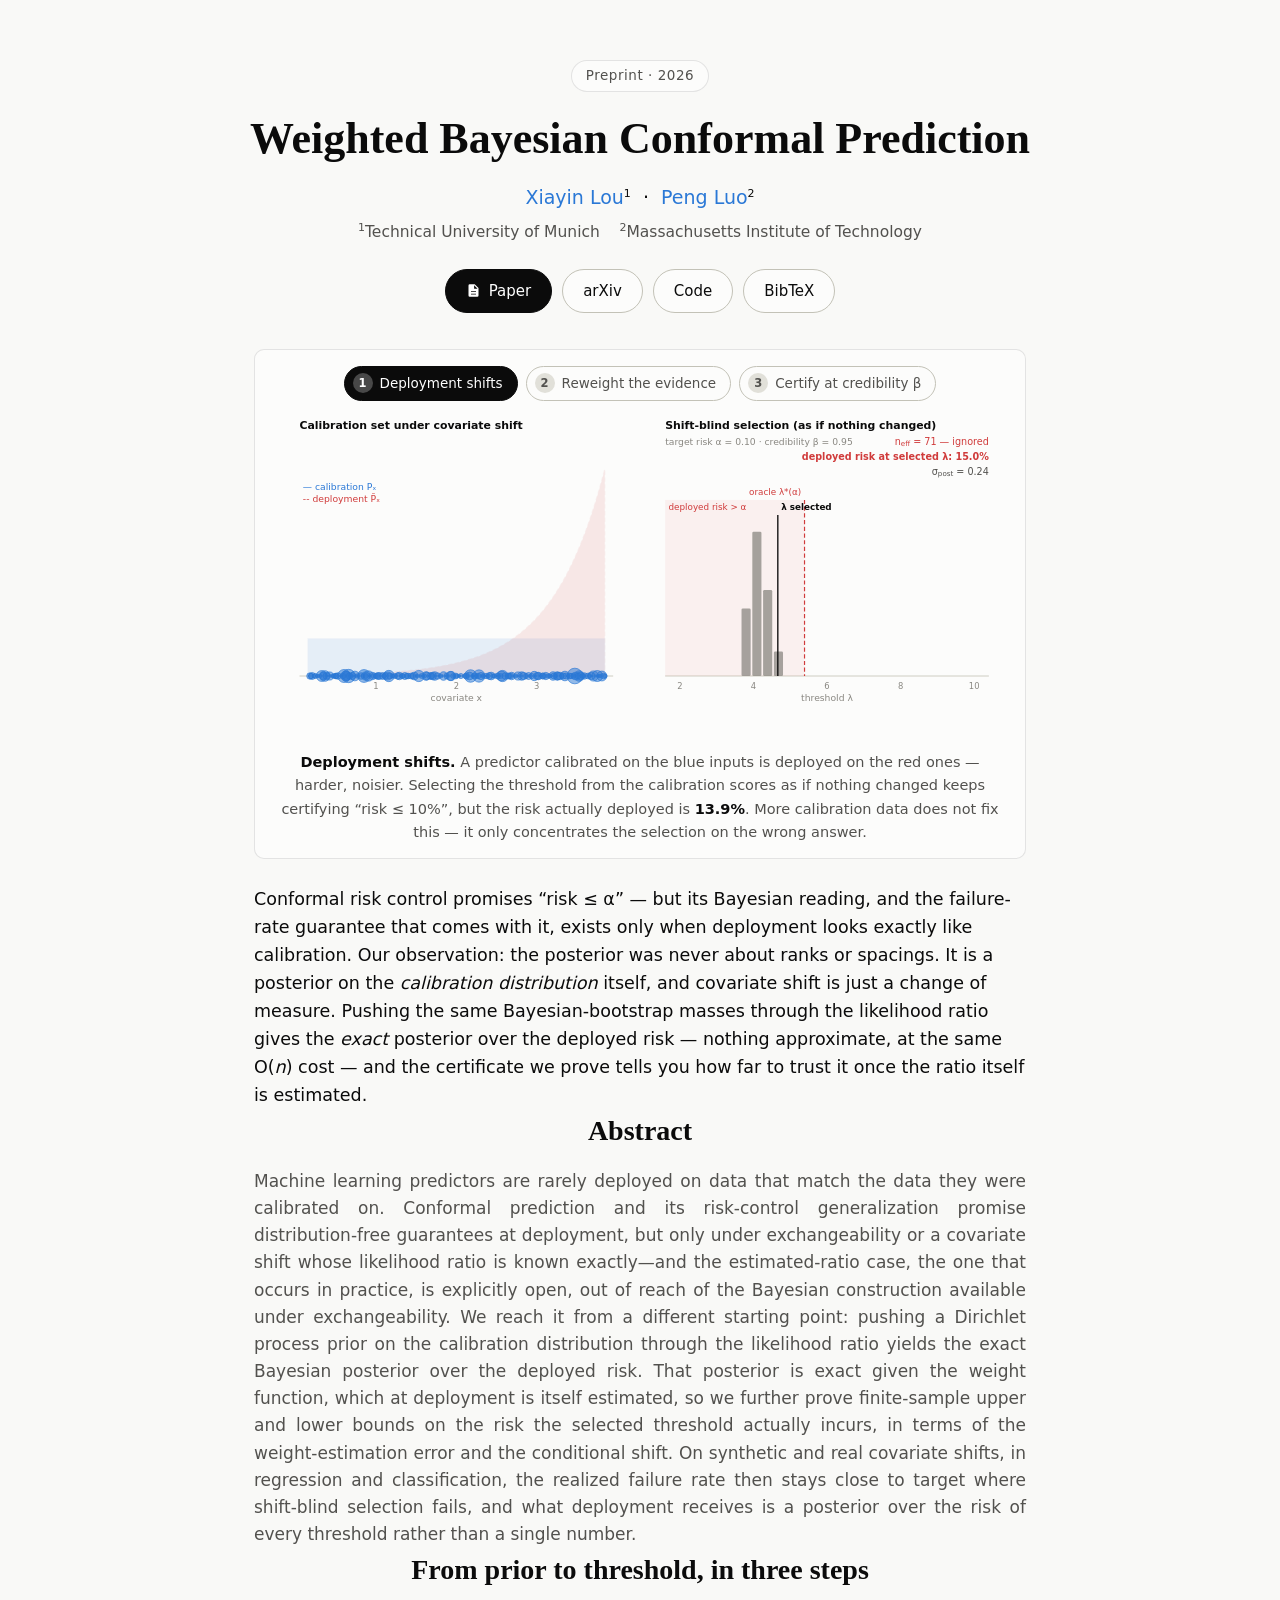
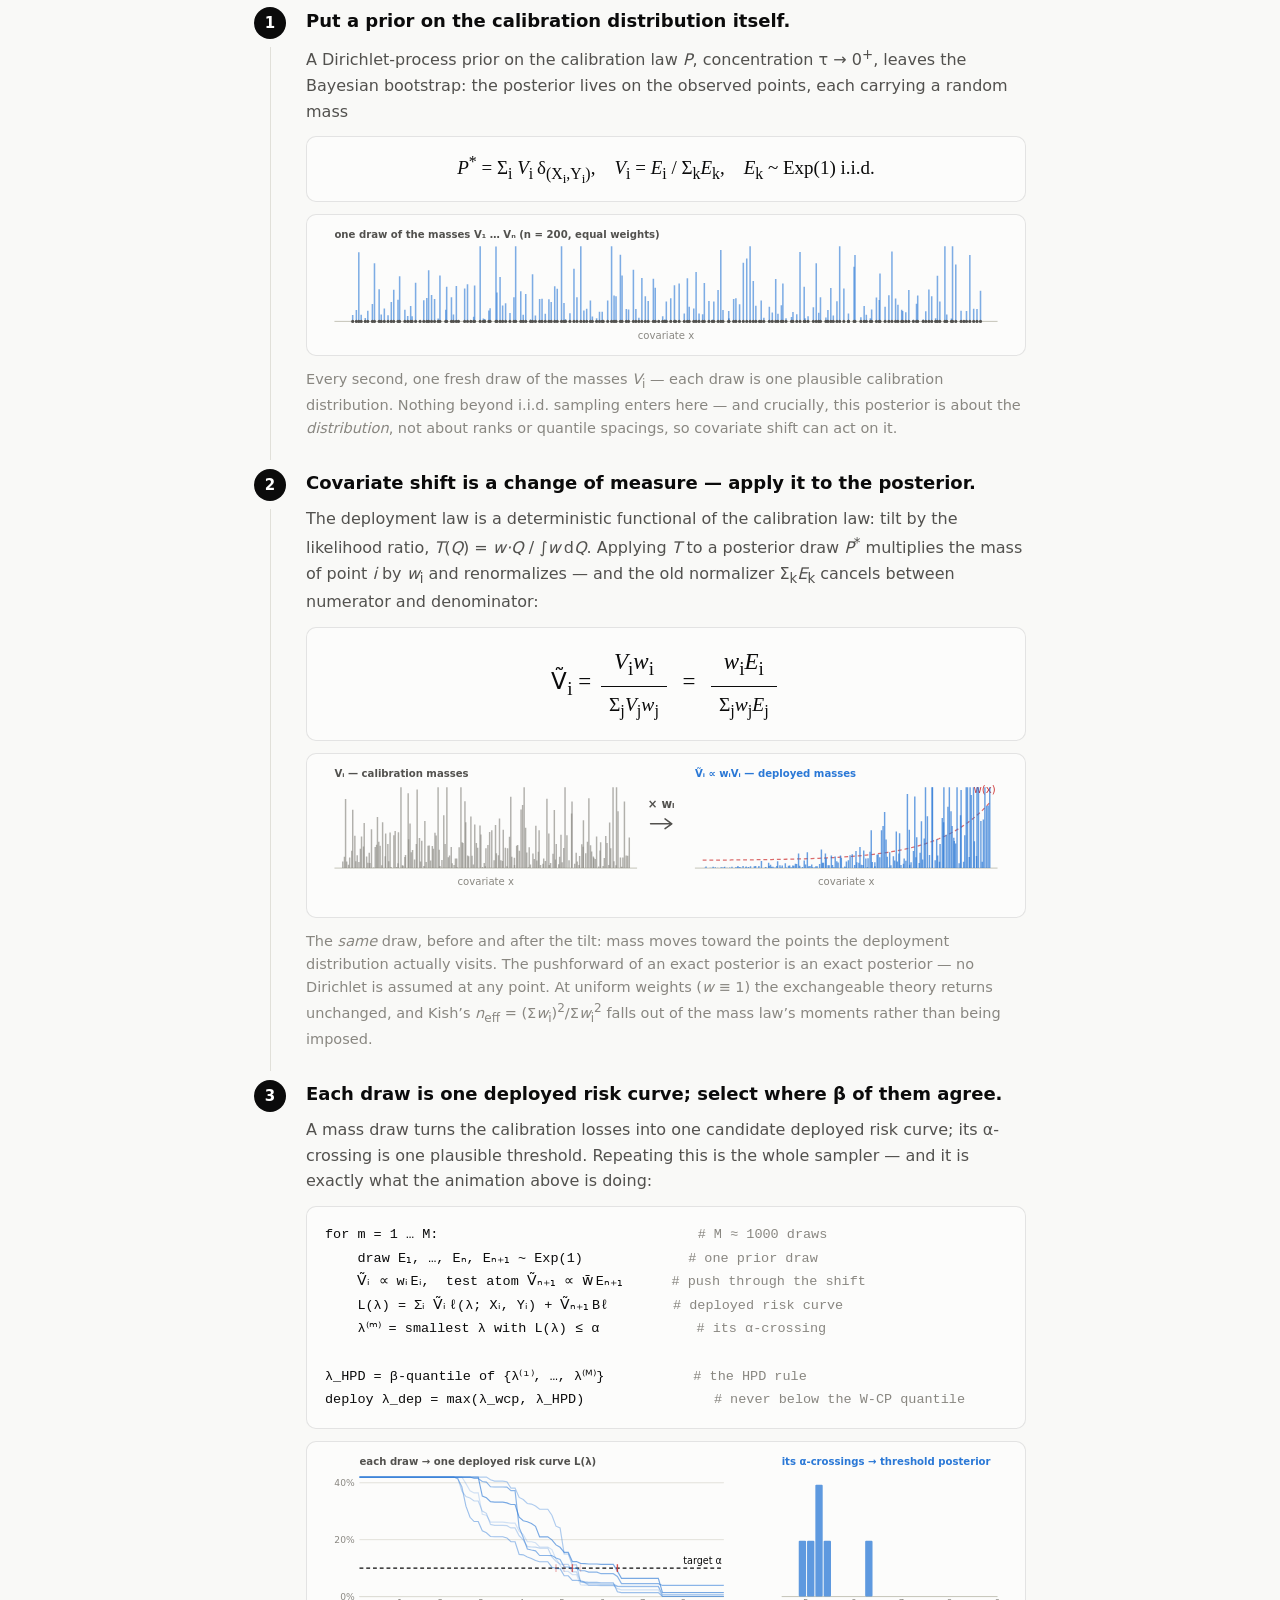
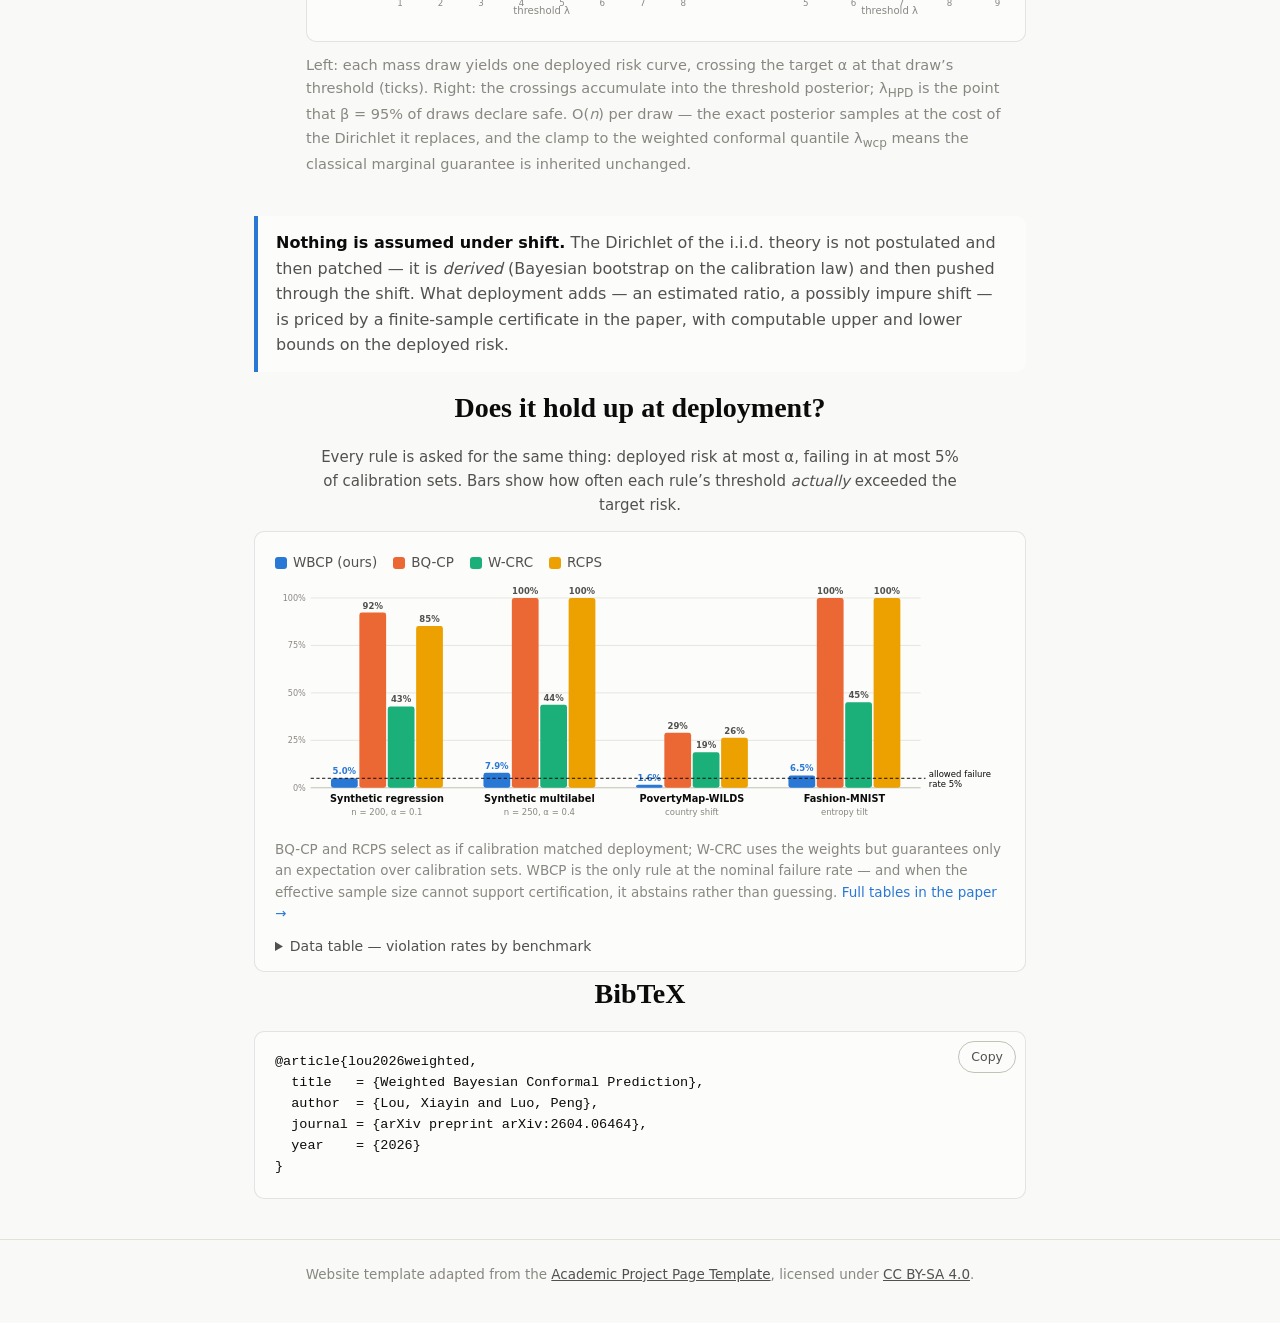
==== index.html @ 1aeb2ab9 "WBCP project page: d3 hero animation, per-step method visualizations, benchmark comparison Co-Author" ====
<!DOCTYPE html>
<html lang="en">
<head>
  <meta charset="utf-8">
  <meta name="viewport" content="width=device-width, initial-scale=1">
  <title>Weighted Bayesian Conformal Prediction</title>
  <meta name="description"
        content="WBCP: the exact Bayesian posterior over the deployed risk under estimated covariate shift.">
  <link rel="icon" href="data:image/svg+xml,%3Csvg xmlns='http://www.w3.org/2000/svg' viewBox='0 0 100 100'%3E%3Ctext y='0.9em' font-size='90'%3E%F0%9F%8E%AF%3C/text%3E%3C/svg%3E">
  <link rel="stylesheet" href="static/css/style.css">
</head>
<body>

<!-- ================= Hero ================= -->
<header class="hero container">
  <div class="venue-chip">Preprint &middot; 2026</div>
  <h1>Weighted Bayesian Conformal Prediction</h1>
  <p class="authors">
    <a href="mailto:xiayin.lou@tum.de">Xiayin Lou</a><sup>1</sup> &nbsp;&middot;&nbsp;
    <a href="mailto:pengluo@mit.edu">Peng Luo</a><sup>2</sup>
  </p>
  <p class="affil">
    <sup>1</sup>Technical University of Munich &nbsp;&nbsp;
    <sup>2</sup>Massachusetts Institute of Technology
  </p>
  <div class="links">
    <a class="btn" href="static/paper.pdf">
      <svg viewBox="0 0 24 24" fill="currentColor"><path d="M6 2a2 2 0 0 0-2 2v16a2 2 0 0 0 2 2h12a2 2 0 0 0 2-2V8l-6-6H6zm7 1.5L18.5 9H13V3.5zM8 13h8v1.5H8V13zm0 4h8v1.5H8V17z"/></svg>
      Paper
    </a>
    <a class="btn secondary" href="https://arxiv.org/abs/2604.06464">arXiv</a>
    <a class="btn secondary" href="https://github.com/Vezarachan/wbcp">Code</a>
    <a class="btn secondary" href="#bibtex">BibTeX</a>
  </div>
</header>

<!-- ================= Hero animation ================= -->
<section class="container">
  <div class="anim-block">
    <div class="stage-pills" id="stage-pills">
      <button data-stage="0" class="active"><span>1</span> Deployment shifts</button>
      <button data-stage="1"><span>2</span> Reweight the evidence</button>
      <button data-stage="2"><span>3</span> Certify at credibility &beta;</button>
    </div>
    <div id="hero-anim"></div>
    <p class="stage-caption" id="stage-caption"></p>
  </div>

  <p class="lede">
    Conformal risk control promises &ldquo;risk &le; &alpha;&rdquo; &mdash; but its Bayesian
    reading, and the failure-rate guarantee that comes with it, exists only when
    deployment looks exactly like calibration. Our observation: the posterior was never
    about ranks or spacings. It is a posterior on the <em>calibration distribution</em>
    itself, and covariate shift is just a change of measure. Pushing the same
    Bayesian-bootstrap masses through the likelihood ratio gives the <em>exact</em>
    posterior over the deployed risk &mdash; nothing approximate, at the same
    O(<em>n</em>) cost &mdash; and the certificate we prove tells you how far to trust
    it once the ratio itself is estimated.
  </p>
</section>

<!-- ================= Abstract ================= -->
<section class="container">
  <h2>Abstract</h2>
  <p class="abstract-text">
    Machine learning predictors are rarely deployed on data that match the data they
    were calibrated on. Conformal prediction and its risk-control generalization
    promise distribution-free guarantees at deployment, but only under exchangeability
    or a covariate shift whose likelihood ratio is known exactly&mdash;and the
    estimated-ratio case, the one that occurs in practice, is explicitly open, out of
    reach of the Bayesian construction available under exchangeability. We reach it
    from a different starting point: pushing a Dirichlet process prior on the
    calibration distribution through the likelihood ratio yields the exact Bayesian
    posterior over the deployed risk. That posterior is exact given the weight
    function, which at deployment is itself estimated, so we further prove
    finite-sample upper and lower bounds on the risk the selected threshold actually
    incurs, in terms of the weight-estimation error and the conditional shift. On
    synthetic and real covariate shifts, in regression and classification, the
    realized failure rate then stays close to target where shift-blind selection
    fails, and what deployment receives is a posterior over the risk of every
    threshold rather than a single number.
  </p>
</section>

<!-- ================= Method: three steps ================= -->
<section class="container">
  <h2>From prior to threshold, in three steps</h2>

  <ol class="steps">
    <li>
      <h3>Put a prior on the calibration distribution itself.</h3>
      <p>
        A Dirichlet-process prior on the calibration law <em>P</em>, concentration
        &tau; &rarr; 0<sup>+</sup>, leaves the Bayesian bootstrap: the posterior lives on
        the observed points, each carrying a random mass
      </p>
      <div class="eq-line">
        <em>P</em><sup>*</sup> = &Sigma;<sub>i</sub> <em>V</em><sub>i</sub>&thinsp;&delta;<sub>(X<sub>i</sub>,Y<sub>i</sub>)</sub>,
        &nbsp;&nbsp;
        <em>V</em><sub>i</sub> = <em>E</em><sub>i</sub> / &Sigma;<sub>k</sub><em>E</em><sub>k</sub>,
        &nbsp;&nbsp; <em>E</em><sub>k</sub> ~ Exp(1) i.i.d.
      </div>
      <div class="step-viz" id="viz-boot"></div>
      <p class="step-note">
        Every second, one fresh draw of the masses <em>V</em><sub>i</sub> &mdash; each draw is
        one plausible calibration distribution. Nothing beyond i.i.d. sampling enters here
        &mdash; and crucially, this posterior is about the <em>distribution</em>, not about
        ranks or quantile spacings, so covariate shift can act on it.
      </p>
    </li>
    <li>
      <h3>Covariate shift is a change of measure &mdash; apply it to the posterior.</h3>
      <p>
        The deployment law is a deterministic functional of the calibration law:
        tilt by the likelihood ratio, <em>T</em>(<em>Q</em>) = <em>w&middot;Q</em> / &int;<em>w</em>&thinsp;d<em>Q</em>.
        Applying <em>T</em> to a posterior draw <em>P</em><sup>*</sup> multiplies the mass of point <em>i</em>
        by <em>w</em><sub>i</sub> and renormalizes &mdash; and the old normalizer
        &Sigma;<sub>k</sub><em>E</em><sub>k</sub> cancels between numerator and denominator:
      </p>
      <div class="eq-line eq-main">
        V&#771;<sub>i</sub> =
        <span class="frac">
          <span class="num"><em>V</em><sub>i</sub><em>w</em><sub>i</sub></span>
          <span class="den">&Sigma;<sub>j</sub><em>V</em><sub>j</sub><em>w</em><sub>j</sub></span>
        </span>
        &nbsp;=&nbsp;
        <span class="frac">
          <span class="num"><em>w</em><sub>i</sub><em>E</em><sub>i</sub></span>
          <span class="den">&Sigma;<sub>j</sub><em>w</em><sub>j</sub><em>E</em><sub>j</sub></span>
        </span>
      </div>
      <div class="step-viz" id="viz-tilt"></div>
      <p class="step-note">
        The <em>same</em> draw, before and after the tilt: mass moves toward the points the
        deployment distribution actually visits. The pushforward of an exact posterior is an
        exact posterior &mdash; no Dirichlet is assumed at any point. At uniform weights
        (<em>w</em> &equiv; 1) the exchangeable theory returns unchanged, and Kish&rsquo;s
        <em>n</em><sub>eff</sub> = (&Sigma;<em>w</em><sub>i</sub>)<sup>2</sup>/&Sigma;<em>w</em><sub>i</sub><sup>2</sup>
        falls out of the mass law&rsquo;s moments rather than being imposed.
      </p>
    </li>
    <li>
      <h3>Each draw is one deployed risk curve; select where &beta; of them agree.</h3>
      <p>
        A mass draw turns the calibration losses into one candidate deployed risk curve;
        its &alpha;-crossing is one plausible threshold. Repeating this is the whole
        sampler &mdash; and it is exactly what the animation above is doing:
      </p>
      <pre class="algo"><code>for m = 1 &hellip; M:                                <span class="c"># M &asymp; 1000 draws</span>
    draw E&#8321;, &hellip;, E&#8345;, E&#8345;&#8330;&#8321; ~ Exp(1)             <span class="c"># one prior draw</span>
    V&#771;&#7522; &prop; w&#7522;&thinsp;E&#7522;,  test atom V&#771;&#8345;&#8330;&#8321; &prop; w&#772;&thinsp;E&#8345;&#8330;&#8321;      <span class="c"># push through the shift</span>
    L(&lambda;) = &Sigma;&#7522; V&#771;&#7522;&thinsp;&#8467;(&lambda;; X&#7522;, Y&#7522;) + V&#771;&#8345;&#8330;&#8321;&thinsp;B&#8467;        <span class="c"># deployed risk curve</span>
    &lambda;&#8317;&#7504;&#8318; = smallest &lambda; with L(&lambda;) &le; &alpha;            <span class="c"># its &alpha;-crossing</span>

&lambda;_HPD = &beta;-quantile of {&lambda;&#8317;&#185;&#8318;, &hellip;, &lambda;&#8317;&#7481;&#8318;}           <span class="c"># the HPD rule</span>
deploy &lambda;_dep = max(&lambda;_wcp, &lambda;_HPD)                <span class="c"># never below the W-CP quantile</span></code></pre>
      <div class="step-viz" id="viz-curves"></div>
      <p class="step-note">
        Left: each mass draw yields one deployed risk curve, crossing the target &alpha; at
        that draw&rsquo;s threshold (ticks). Right: the crossings accumulate into the threshold
        posterior; &lambda;<sub>HPD</sub> is the point that &beta; = 95% of draws declare safe.
        O(<em>n</em>) per draw &mdash; the exact posterior samples at the cost of the Dirichlet
        it replaces, and the clamp to the weighted conformal quantile &lambda;<sub>wcp</sub>
        means the classical marginal guarantee is inherited unchanged.
      </p>
    </li>
  </ol>

  <div class="insight">
    <b>Nothing is assumed under shift.</b> The Dirichlet of the i.i.d. theory is not
    postulated and then patched &mdash; it is <em>derived</em> (Bayesian bootstrap on the
    calibration law) and then pushed through the shift. What deployment adds &mdash; an
    estimated ratio, a possibly impure shift &mdash; is priced by a finite-sample
    certificate in the paper, with computable upper and lower bounds on the deployed risk.
  </div>
</section>

<!-- ================= Comparison ================= -->
<section class="container" id="comparison">
  <h2>Does it hold up at deployment?</h2>
  <p class="chart-sub" style="text-align:center; max-width:640px; margin:0 auto 6px;">
    Every rule is asked for the same thing: deployed risk at most &alpha;, failing in at
    most 5% of calibration sets. Bars show how often each rule&rsquo;s threshold
    <em>actually</em> exceeded the target risk.
  </p>
  <div class="chart-block">
    <div class="legend-row" id="bars-legend"></div>
    <div id="bars-chart"></div>
    <p class="chart-note">
      BQ-CP and RCPS select as if calibration matched deployment; W-CRC uses the weights
      but guarantees only an expectation over calibration sets. WBCP is the only rule at
      the nominal failure rate &mdash; and when the effective sample size cannot support
      certification, it abstains rather than guessing.
      <a href="static/paper.pdf">Full tables in the paper &rarr;</a>
    </p>
    <div id="bars-table"></div>
  </div>
</section>

<!-- ================= BibTeX ================= -->
<section class="container" id="bibtex">
  <h2>BibTeX</h2>
  <div class="bibtex-box">
    <button class="copy-btn" id="copy-bib">Copy</button>
    <pre id="bib-text">@article{lou2026weighted,
  title   = {Weighted Bayesian Conformal Prediction},
  author  = {Lou, Xiayin and Luo, Peng},
  journal = {arXiv preprint arXiv:2604.06464},
  year    = {2026}
}</pre>
  </div>
</section>

<footer>
  <div class="container">
    <p>
      Website template adapted from the
      <a href="https://github.com/eliahuhorwitz/Academic-project-page-template">Academic Project Page Template</a>,
      licensed under
      <a href="https://creativecommons.org/licenses/by-sa/4.0/">CC BY-SA 4.0</a>.
    </p>
  </div>
</footer>

<div id="tooltip" role="status" aria-hidden="true"></div>

<script src="static/js/d3.v7.min.js"></script>
<script src="static/js/hero.js"></script>
<script src="static/js/steps.js"></script>
<script src="static/js/compare.js"></script>
<script>
  document.getElementById('copy-bib').addEventListener('click', function () {
    var btn = this;
    navigator.clipboard.writeText(document.getElementById('bib-text').textContent)
      .then(function () {
        btn.textContent = 'Copied!';
        setTimeout(function () { btn.textContent = 'Copy'; }, 1500);
      });
  });
</script>
</body>
</html>
---- static/css/style.css ----
/* WBCP project page — light, self-contained, no external assets */
:root {
  --page: #f9f9f7;
  --surface: #fcfcfb;
  --ink: #0b0b0b;
  --ink-2: #52514e;
  --muted: #898781;
  --grid: #e1e0d9;
  --baseline: #c3c2b7;
  --border: rgba(11, 11, 11, 0.10);
  --accent: #2a78d6;      /* WBCP / calibration */
  --critical: #d03b3b;    /* test tilt / violation */
  --good: #006300;
  --radius: 10px;
  --sans: system-ui, -apple-system, "Segoe UI", sans-serif;
  --serif: Charter, "Bitstream Charter", Cambria, Georgia, serif;
}

* { margin: 0; padding: 0; box-sizing: border-box; }
html { scroll-behavior: smooth; }

body {
  font-family: var(--sans);
  background: var(--page);
  color: var(--ink);
  line-height: 1.6;
  font-size: 17px;
  -webkit-font-smoothing: antialiased;
}

.container { max-width: 820px; margin: 0 auto; padding: 0 24px; }

/* ---------- Hero ---------- */
.hero { text-align: center; padding: 60px 0 30px; }

.venue-chip {
  display: inline-block;
  font-size: 13.5px;
  letter-spacing: 0.04em;
  color: var(--ink-2);
  border: 1px solid var(--border);
  background: var(--surface);
  border-radius: 999px;
  padding: 4px 14px;
  margin-bottom: 22px;
}

.hero h1 {
  font-family: var(--serif);
  font-size: clamp(30px, 5vw, 44px);
  font-weight: 700;
  line-height: 1.15;
  margin-bottom: 18px;
}

.authors { font-size: 19px; margin-bottom: 6px; }
.authors a { color: var(--accent); text-decoration: none; }
.authors a:hover { text-decoration: underline; }
.affil { font-size: 15.5px; color: var(--ink-2); margin-bottom: 24px; }
.affil sup, .authors sup { font-size: 11px; }

.links { display: flex; flex-wrap: wrap; gap: 10px; justify-content: center; }

.btn {
  display: inline-flex; align-items: center; gap: 8px;
  background: var(--ink);
  color: #fff;
  border-radius: 999px;
  padding: 9px 20px;
  font-size: 15px;
  text-decoration: none;
  border: 1px solid var(--ink);
  transition: opacity 120ms ease;
}
.btn:hover { opacity: 0.82; }
.btn.secondary { background: var(--surface); color: var(--ink); border-color: var(--baseline); }
.btn svg { width: 15px; height: 15px; flex: none; }
.btn.disabled { opacity: 0.45; pointer-events: none; }

/* ---------- Sections ---------- */
section { padding: 26px 0; }

h2 {
  font-family: var(--serif);
  font-size: 28px;
  margin-bottom: 14px;
  text-align: center;
}

.abstract-text { text-align: justify; color: var(--ink-2); }

.lede { margin-top: 26px; font-size: 17.5px; }

/* ---------- Hero animation ---------- */
.anim-block {
  background: var(--surface);
  border: 1px solid var(--border);
  border-radius: var(--radius);
  padding: 16px 16px 14px;
  margin-top: 6px;
}

.stage-pills { display: flex; gap: 8px; flex-wrap: wrap; justify-content: center; margin-bottom: 10px; }
.stage-pills button {
  font: inherit; font-size: 13.5px;
  padding: 6px 14px 6px 8px;
  border-radius: 999px;
  border: 1px solid var(--baseline);
  background: var(--surface);
  color: var(--ink-2);
  cursor: pointer;
  display: inline-flex; align-items: center; gap: 7px;
  transition: background 150ms ease, color 150ms ease;
}
.stage-pills button span {
  width: 20px; height: 20px; border-radius: 50%;
  background: var(--grid); color: var(--ink-2);
  display: inline-flex; align-items: center; justify-content: center;
  font-size: 11.5px; font-weight: 600;
}
.stage-pills button.active { background: var(--ink); color: #fff; border-color: var(--ink); }
.stage-pills button.active span { background: rgba(255,255,255,0.25); color: #fff; }

#hero-anim { overflow-x: auto; }
#hero-anim svg { width: 100%; min-width: 620px; height: auto; display: block; }

.stage-caption {
  font-size: 14.5px;
  color: var(--ink-2);
  text-align: center;
  min-height: 44px;
  margin-top: 8px;
  padding: 0 10px;
}
.stage-caption b { color: var(--ink); }

/* ---------- Method steps ---------- */
.steps { list-style: none; counter-reset: step; margin-top: 6px; }
.steps > li {
  counter-increment: step;
  position: relative;
  padding: 0 0 26px 52px;
}
.steps > li::before {
  content: counter(step);
  position: absolute; left: 0; top: 0;
  width: 32px; height: 32px; border-radius: 50%;
  background: var(--ink); color: #fff;
  display: flex; align-items: center; justify-content: center;
  font-size: 15px; font-weight: 600;
}
.steps > li:not(:last-child)::after {
  content: "";
  position: absolute; left: 15.5px; top: 40px; bottom: 6px;
  width: 1px; background: var(--grid);
}
.steps h3 { font-size: 18px; margin: 3px 0 8px; }
.steps p { color: var(--ink-2); font-size: 16px; }
.step-note { font-size: 14.5px !important; color: var(--muted) !important; margin-top: 8px; }

.eq-line {
  font-family: var(--serif);
  font-size: 19px;
  text-align: center;
  background: var(--surface);
  border: 1px solid var(--border);
  border-radius: var(--radius);
  padding: 12px 14px;
  margin: 12px 0;
  overflow-x: auto;
}
.eq-line.eq-main { font-size: 23px; padding: 16px 14px; }
.frac { display: inline-flex; flex-direction: column; vertical-align: middle; margin: 0 4px; text-align: center; }
.frac .num { padding: 0 8px 2px; border-bottom: 1.5px solid var(--ink); }
.frac .den { padding: 2px 8px 0; font-size: 0.85em; }

.step-viz {
  background: var(--surface);
  border: 1px solid var(--border);
  border-radius: var(--radius);
  padding: 10px 12px 6px;
  margin: 12px 0;
  overflow-x: auto;
}
.step-viz svg { width: 100%; min-width: 560px; height: auto; display: block; }

.algo {
  background: var(--surface);
  border: 1px solid var(--border);
  border-radius: var(--radius);
  padding: 16px 18px;
  margin: 12px 0;
  overflow-x: auto;
  font-family: ui-monospace, SFMono-Regular, Menlo, monospace;
  font-size: 13.5px;
  line-height: 1.75;
  color: var(--ink);
}
.algo .c { color: var(--muted); }

/* ---------- Certificate ---------- */
.cert-box {
  background: var(--surface);
  border: 1px solid var(--border);
  border-radius: var(--radius);
  padding: 20px 22px 10px;
  margin-top: 14px;
}
.cert-eq-wrap { overflow-x: auto; }
.cert-eq {
  font-family: var(--serif);
  font-size: 17.5px;
  text-align: center;
  white-space: nowrap;
  padding: 6px 0 14px;
}
.tm-prod  { color: var(--accent); font-weight: 600; }
.tm-shift { color: var(--critical); font-weight: 600; }
.tm-stat  { color: var(--muted); font-weight: 600; }
.tm-clamp { color: var(--good); font-weight: 600; }

.term-list { list-style: none; border-top: 1px solid var(--grid); }
.term-list li {
  display: flex; gap: 14px; align-items: baseline;
  padding: 12px 0;
  font-size: 14.5px;
  color: var(--ink-2);
}
.term-list li + li { border-top: 1px solid var(--grid); }
.term-key {
  font-family: var(--serif);
  font-size: 16.5px;
  flex: none;
  min-width: 86px;
}

.insight {
  border-left: 4px solid var(--accent);
  background: var(--surface);
  border-radius: 0 var(--radius) var(--radius) 0;
  padding: 14px 18px;
  margin: 14px 0;
  font-size: 16px;
  color: var(--ink-2);
}
.insight b { color: var(--ink); }

/* ---------- Comparison chart ---------- */
.chart-sub { font-size: 15px; color: var(--ink-2); }

.chart-block {
  background: var(--surface);
  border: 1px solid var(--border);
  border-radius: var(--radius);
  padding: 20px 20px 14px;
  margin-top: 14px;
}
.chart-block #bars-chart { overflow-x: auto; }
.chart-block svg { width: 100%; min-width: 620px; height: auto; display: block; }

.legend-row {
  display: flex; flex-wrap: wrap; gap: 16px;
  font-size: 13.5px; color: var(--ink-2);
  margin: 0 0 12px;
}
.legend-row .li { display: inline-flex; align-items: center; gap: 6px; }
.legend-row .swatch { width: 12px; height: 12px; border-radius: 3px; display: inline-block; }

.chart-note { font-size: 13.5px; color: var(--muted); margin-top: 10px; }
.chart-note a { color: var(--accent); text-decoration: none; }
.chart-note a:hover { text-decoration: underline; }

details.table-view { margin-top: 10px; font-size: 14px; }
details.table-view summary { cursor: pointer; color: var(--ink-2); }
details.table-view table {
  border-collapse: collapse; margin-top: 10px; width: 100%;
  font-variant-numeric: tabular-nums;
}
details.table-view th, details.table-view td {
  border-bottom: 1px solid var(--grid);
  padding: 5px 10px; text-align: right;
}
details.table-view th:first-child, details.table-view td:first-child { text-align: left; }
details.table-view th { color: var(--ink-2); font-weight: 600; }

#tooltip {
  position: fixed;
  pointer-events: none;
  background: var(--ink);
  color: #fff;
  font-size: 13px;
  line-height: 1.45;
  padding: 8px 11px;
  border-radius: 8px;
  opacity: 0;
  transition: opacity 90ms ease;
  z-index: 50;
  max-width: 260px;
}
#tooltip .tt-title { font-weight: 600; margin-bottom: 2px; }
#tooltip .tt-row { display: flex; align-items: center; gap: 6px; }
#tooltip .tt-swatch { width: 9px; height: 9px; border-radius: 2px; display: inline-block; flex: none; }

/* ---------- BibTeX ---------- */
.bibtex-box { position: relative; margin-top: 6px; }
.bibtex-box pre {
  background: var(--surface);
  border: 1px solid var(--border);
  border-radius: var(--radius);
  padding: 20px;
  overflow-x: auto;
  font-size: 13.5px;
  line-height: 1.55;
  font-family: ui-monospace, SFMono-Regular, Menlo, monospace;
}
.copy-btn {
  position: absolute; top: 10px; right: 10px;
  font: inherit; font-size: 12.5px;
  padding: 5px 12px;
  border-radius: 999px;
  border: 1px solid var(--baseline);
  background: var(--surface);
  color: var(--ink-2);
  cursor: pointer;
}
.copy-btn:hover { background: var(--page); }

/* ---------- Footer ---------- */
footer {
  border-top: 1px solid var(--grid);
  margin-top: 40px;
  padding: 24px 0 38px;
  font-size: 13.5px;
  color: var(--muted);
  text-align: center;
}
footer a { color: var(--ink-2); }

@media (max-width: 640px) {
  body { font-size: 16px; }
  .stage-caption { min-height: 62px; }
}
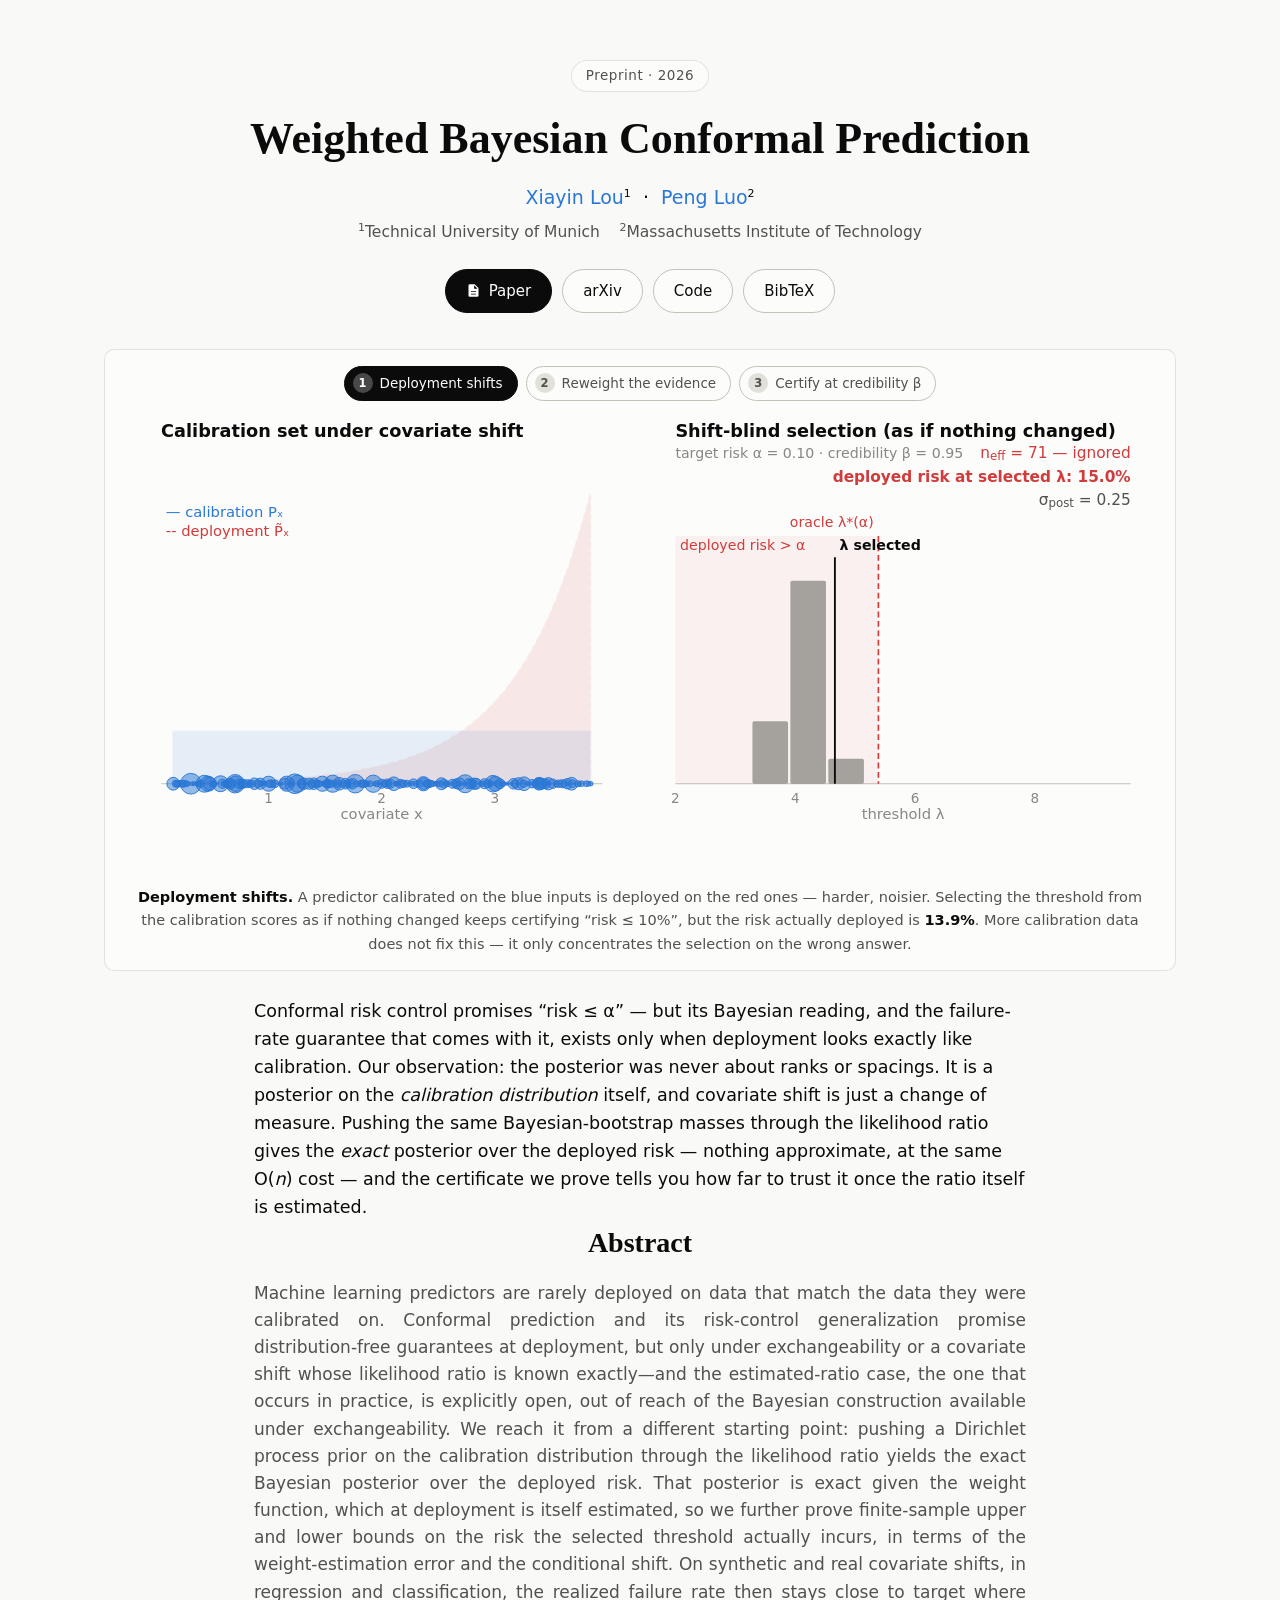
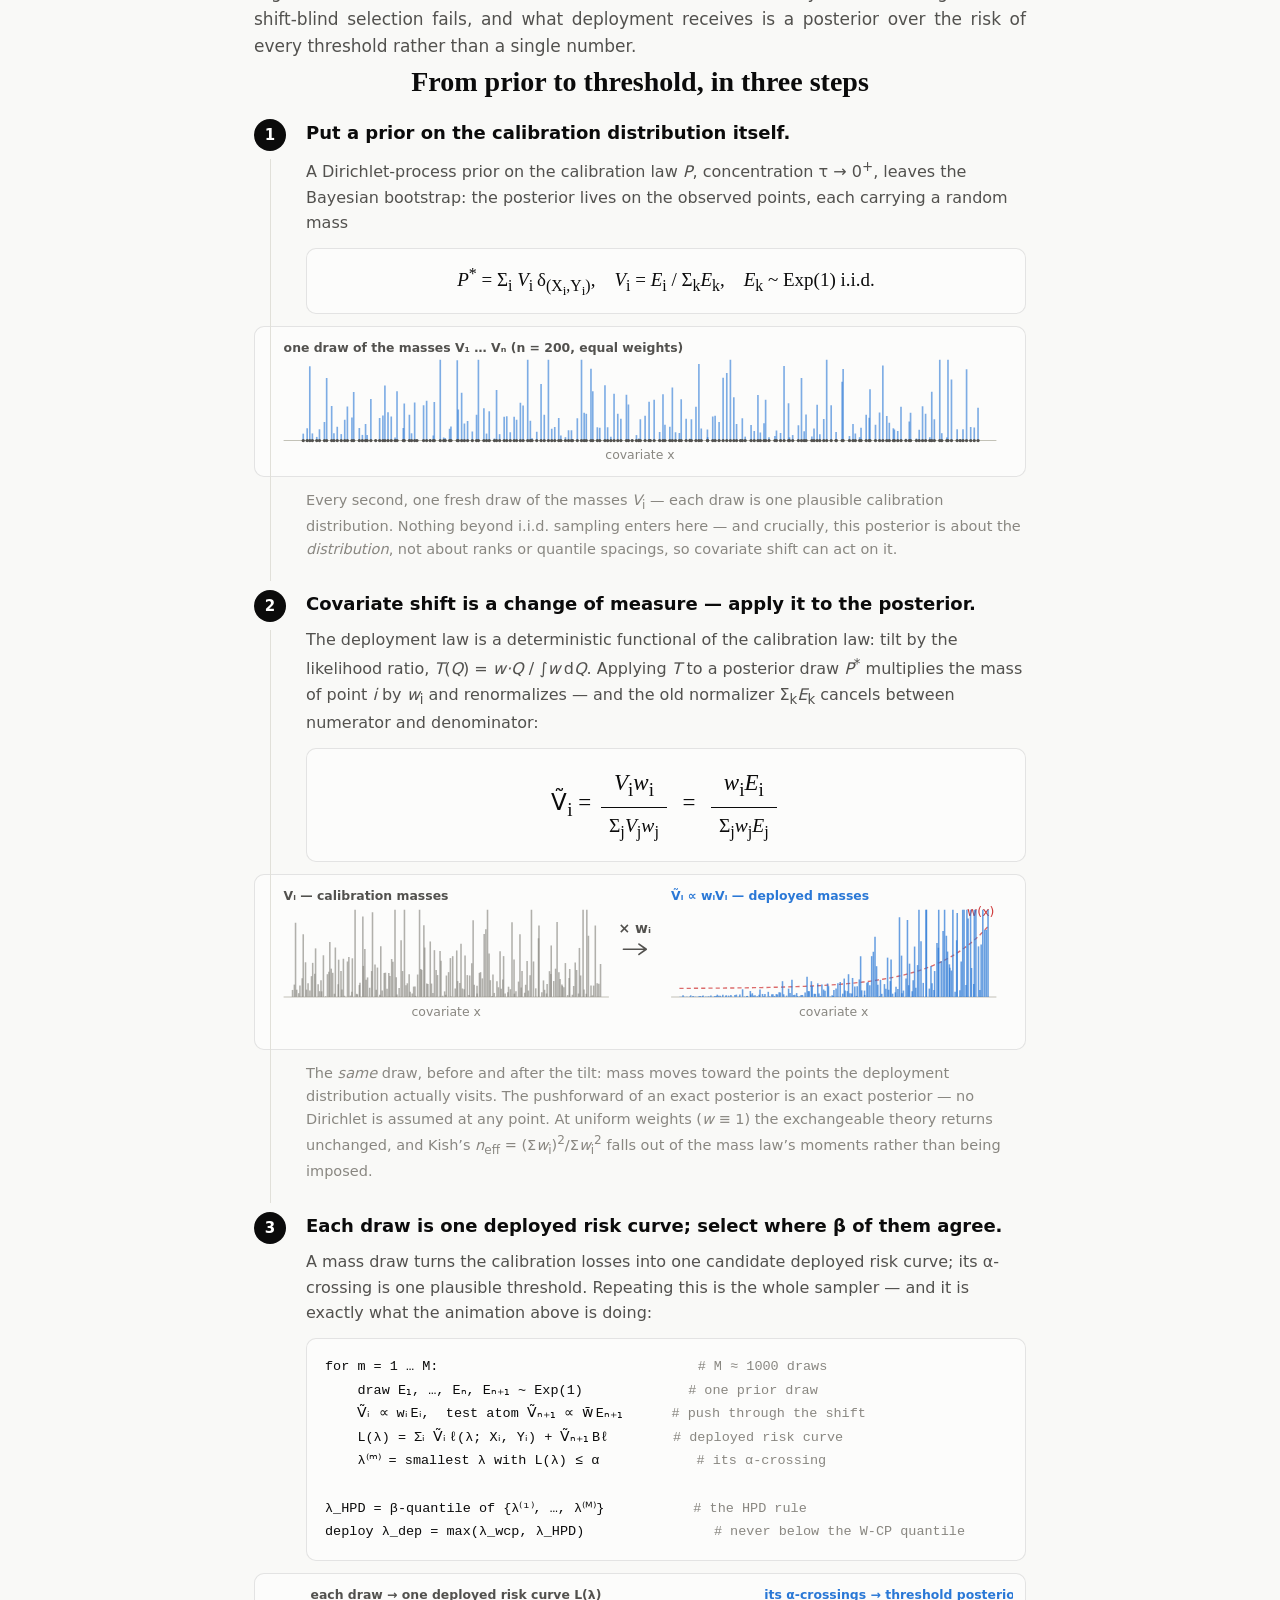
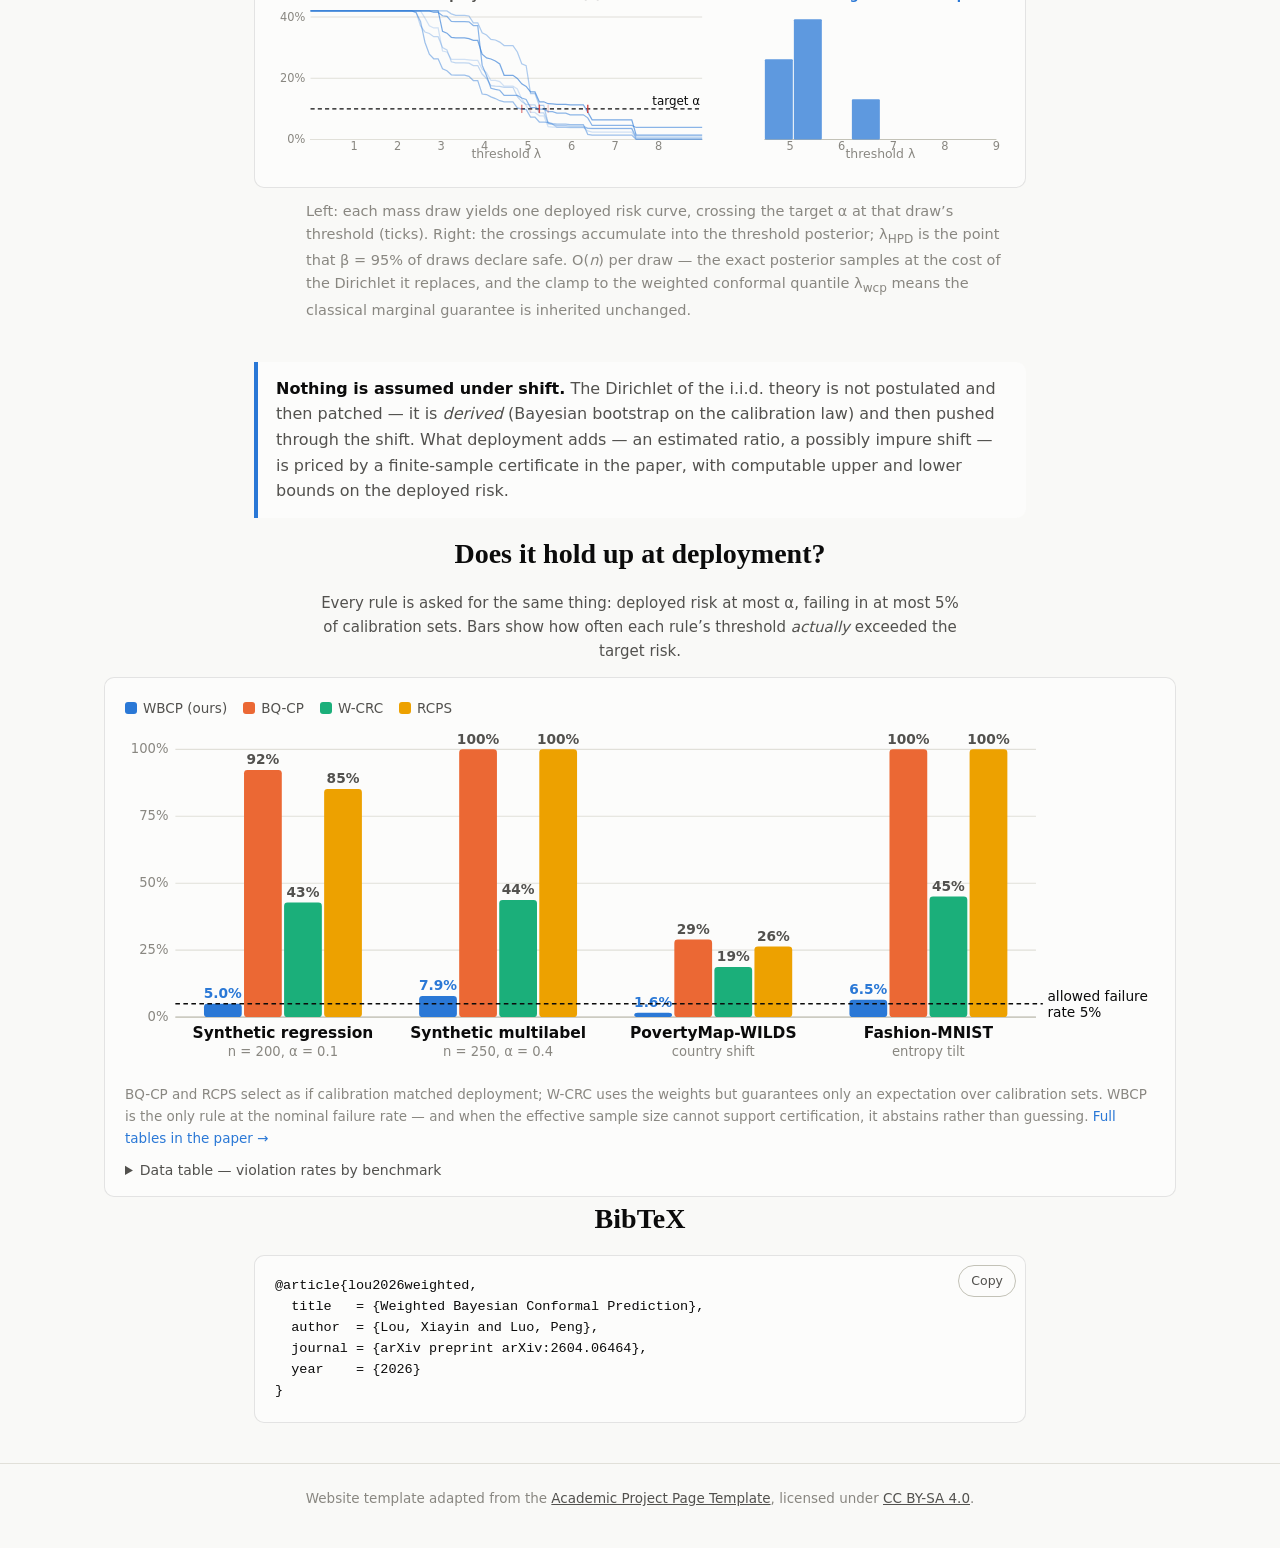
==== commit 57982c3d: "Larger figures and labels: wide layout for animation/comparison, bigger SVG fonts, fewer histogram b" ====
--- a/index.html
+++ b/index.html
@@ -35,7 +35,7 @@
 </header>
 
 <!-- ================= Hero animation ================= -->
-<section class="container">
+<section class="container-wide">
   <div class="anim-block">
     <div class="stage-pills" id="stage-pills">
       <button data-stage="0" class="active"><span>1</span> Deployment shifts</button>
@@ -45,7 +45,9 @@
     <div id="hero-anim"></div>
     <p class="stage-caption" id="stage-caption"></p>
   </div>
-
+</section>
+
+<section class="container" style="padding-top: 0;">
   <p class="lede">
     Conformal risk control promises &ldquo;risk &le; &alpha;&rdquo; &mdash; but its Bayesian
     reading, and the failure-rate guarantee that comes with it, exists only when
@@ -176,7 +178,7 @@
 </section>
 
 <!-- ================= Comparison ================= -->
-<section class="container" id="comparison">
+<section class="container-wide" id="comparison">
   <h2>Does it hold up at deployment?</h2>
   <p class="chart-sub" style="text-align:center; max-width:640px; margin:0 auto 6px;">
     Every rule is asked for the same thing: deployed risk at most &alpha;, failing in at
--- a/static/css/style.css
+++ b/static/css/style.css
@@ -29,6 +29,7 @@
 }
 
 .container { max-width: 820px; margin: 0 auto; padding: 0 24px; }
+.container-wide { max-width: 1120px; margin: 0 auto; padding: 0 24px; }
 
 /* ---------- Hero ---------- */
 .hero { text-align: center; padding: 60px 0 30px; }
@@ -179,8 +180,11 @@
   border: 1px solid var(--border);
   border-radius: var(--radius);
   padding: 10px 12px 6px;
-  margin: 12px 0;
+  margin: 12px 0 12px -52px;   /* break out of the step indent for a larger canvas */
   overflow-x: auto;
+}
+@media (max-width: 640px) {
+  .step-viz { margin-left: 0; }
 }
 .step-viz svg { width: 100%; min-width: 560px; height: auto; display: block; }
 
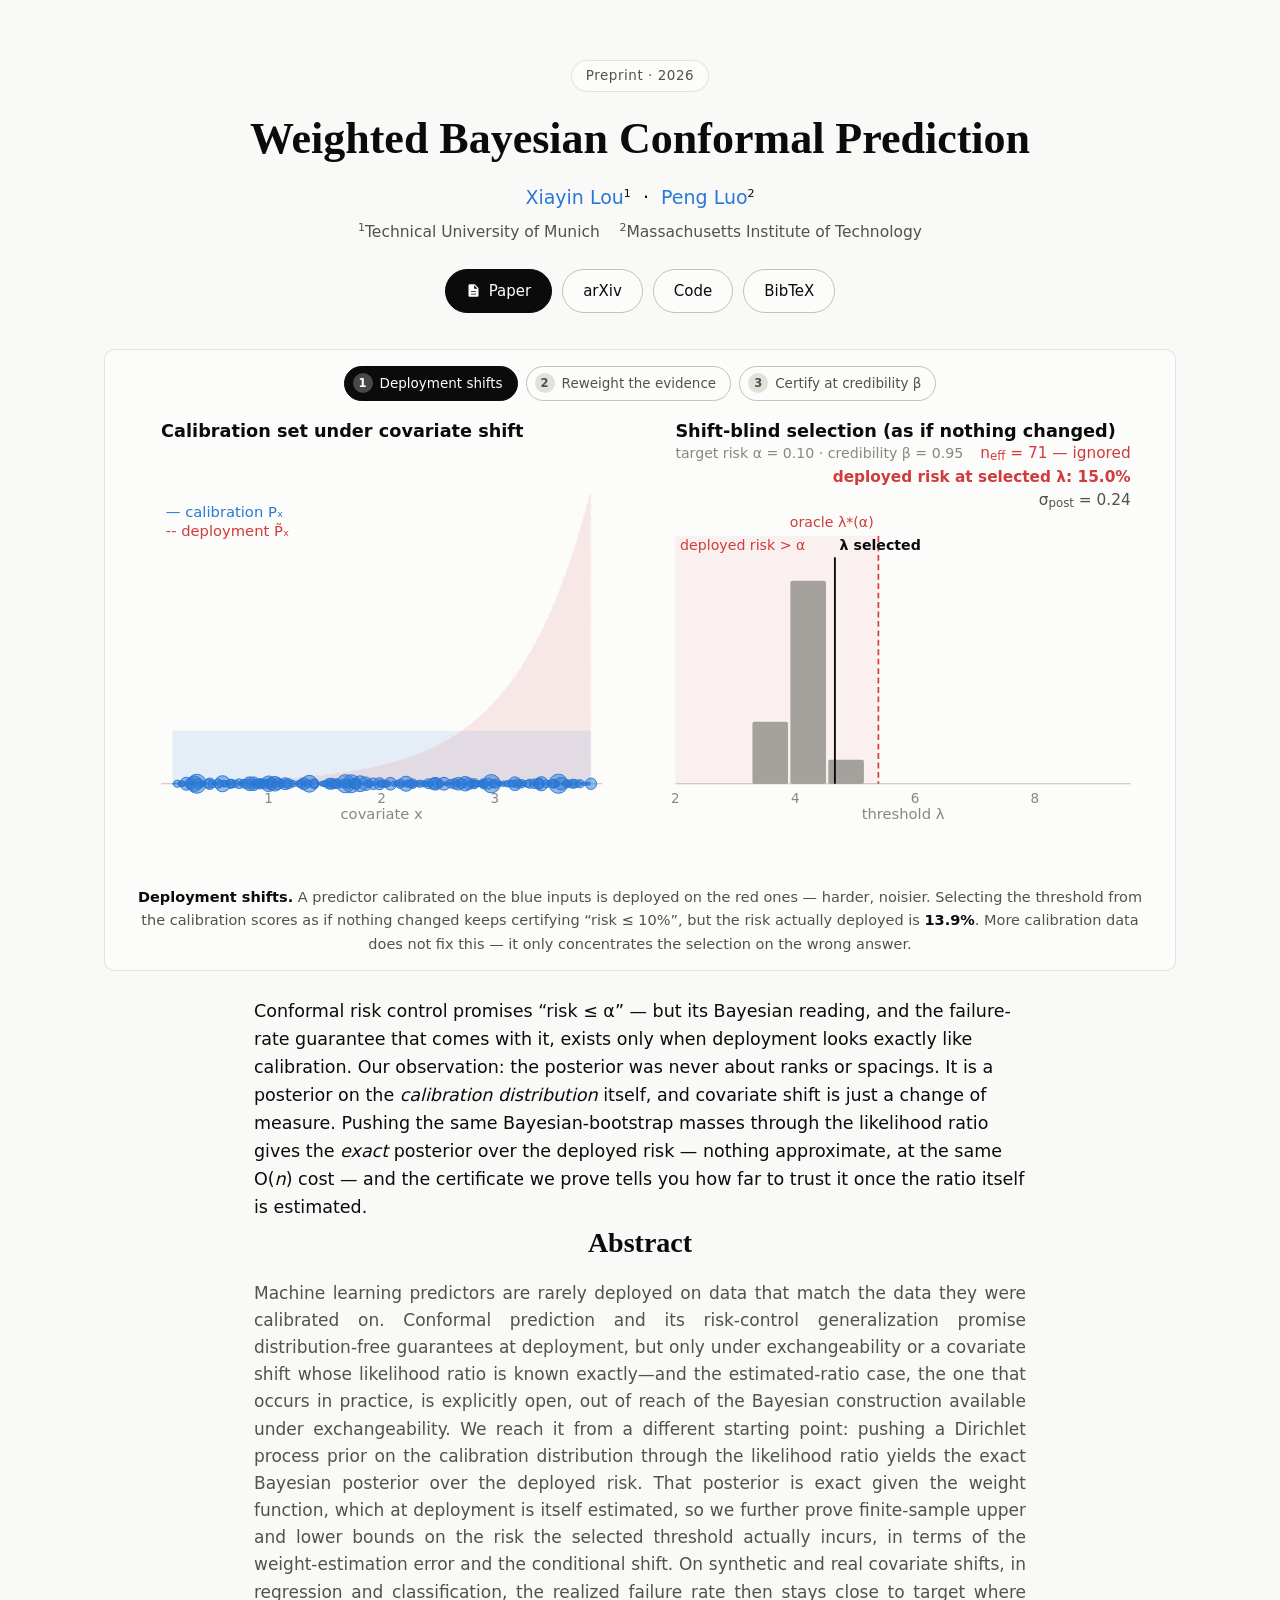
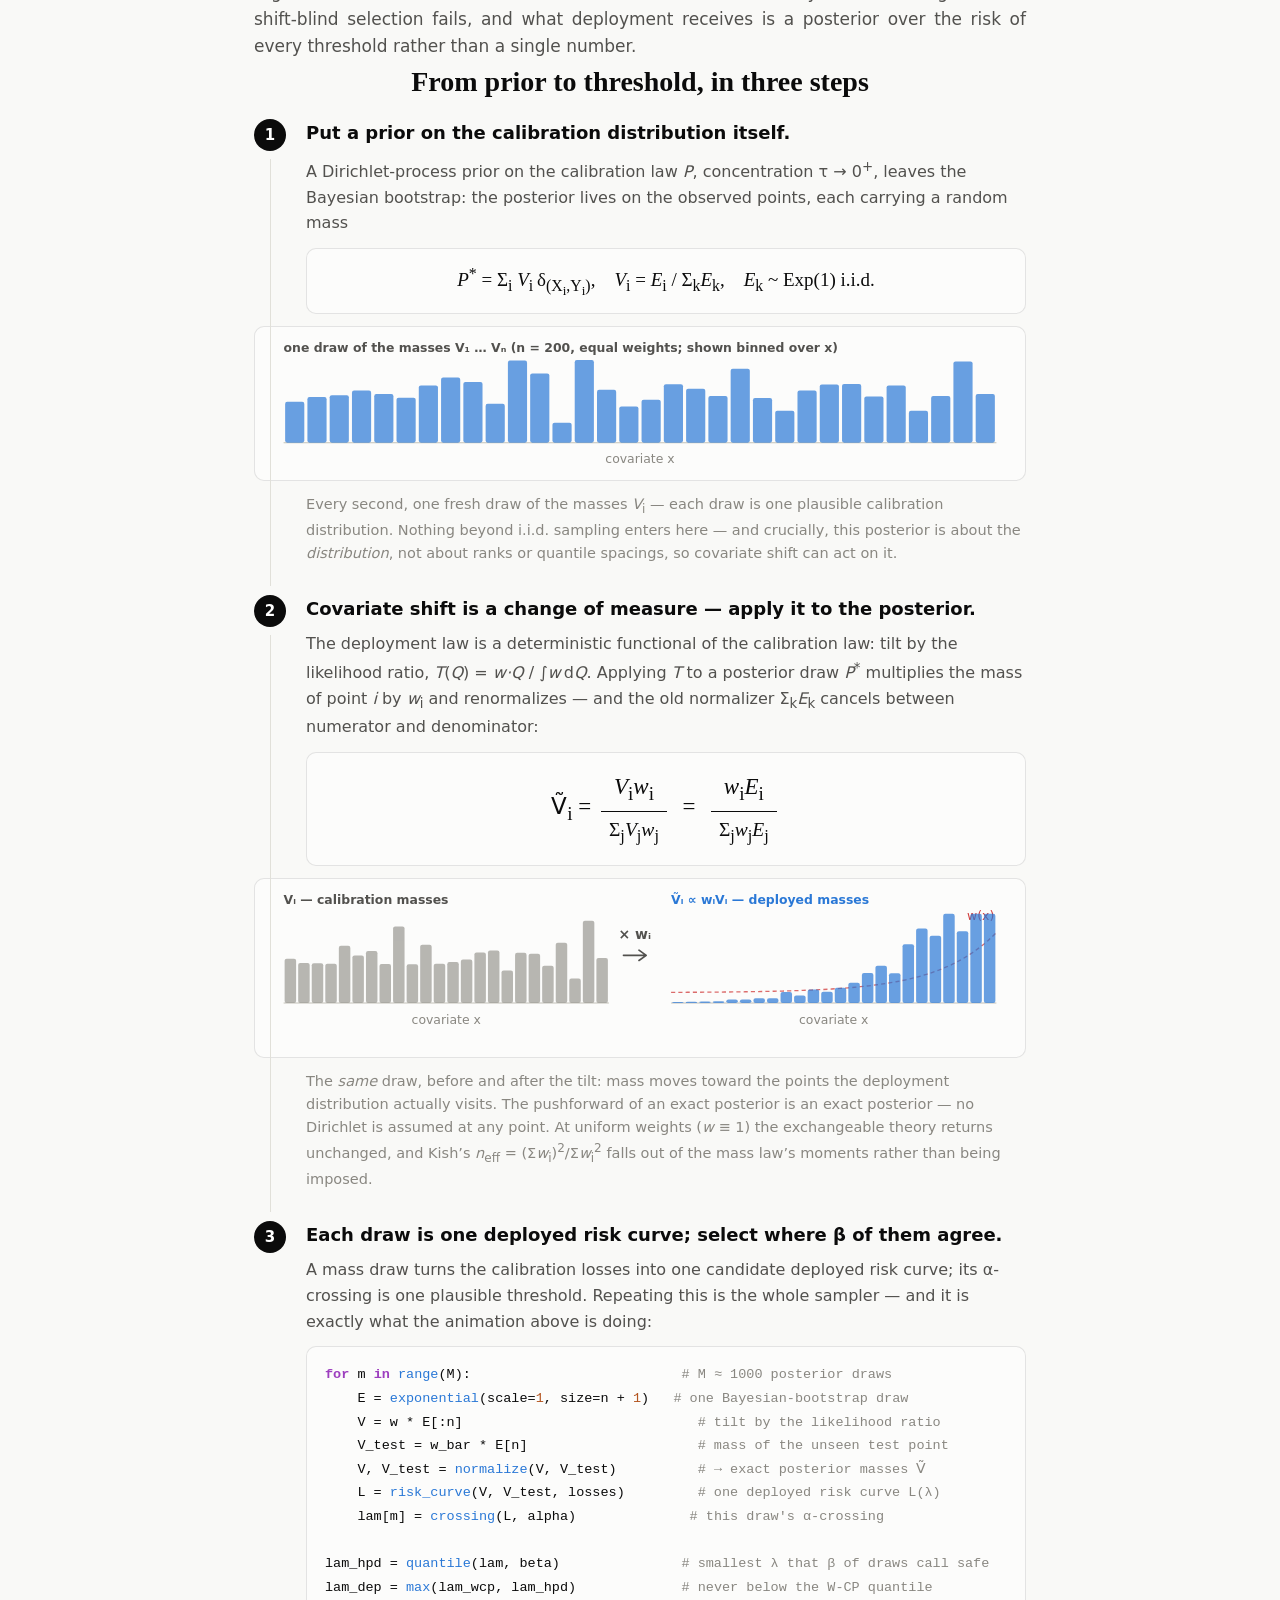
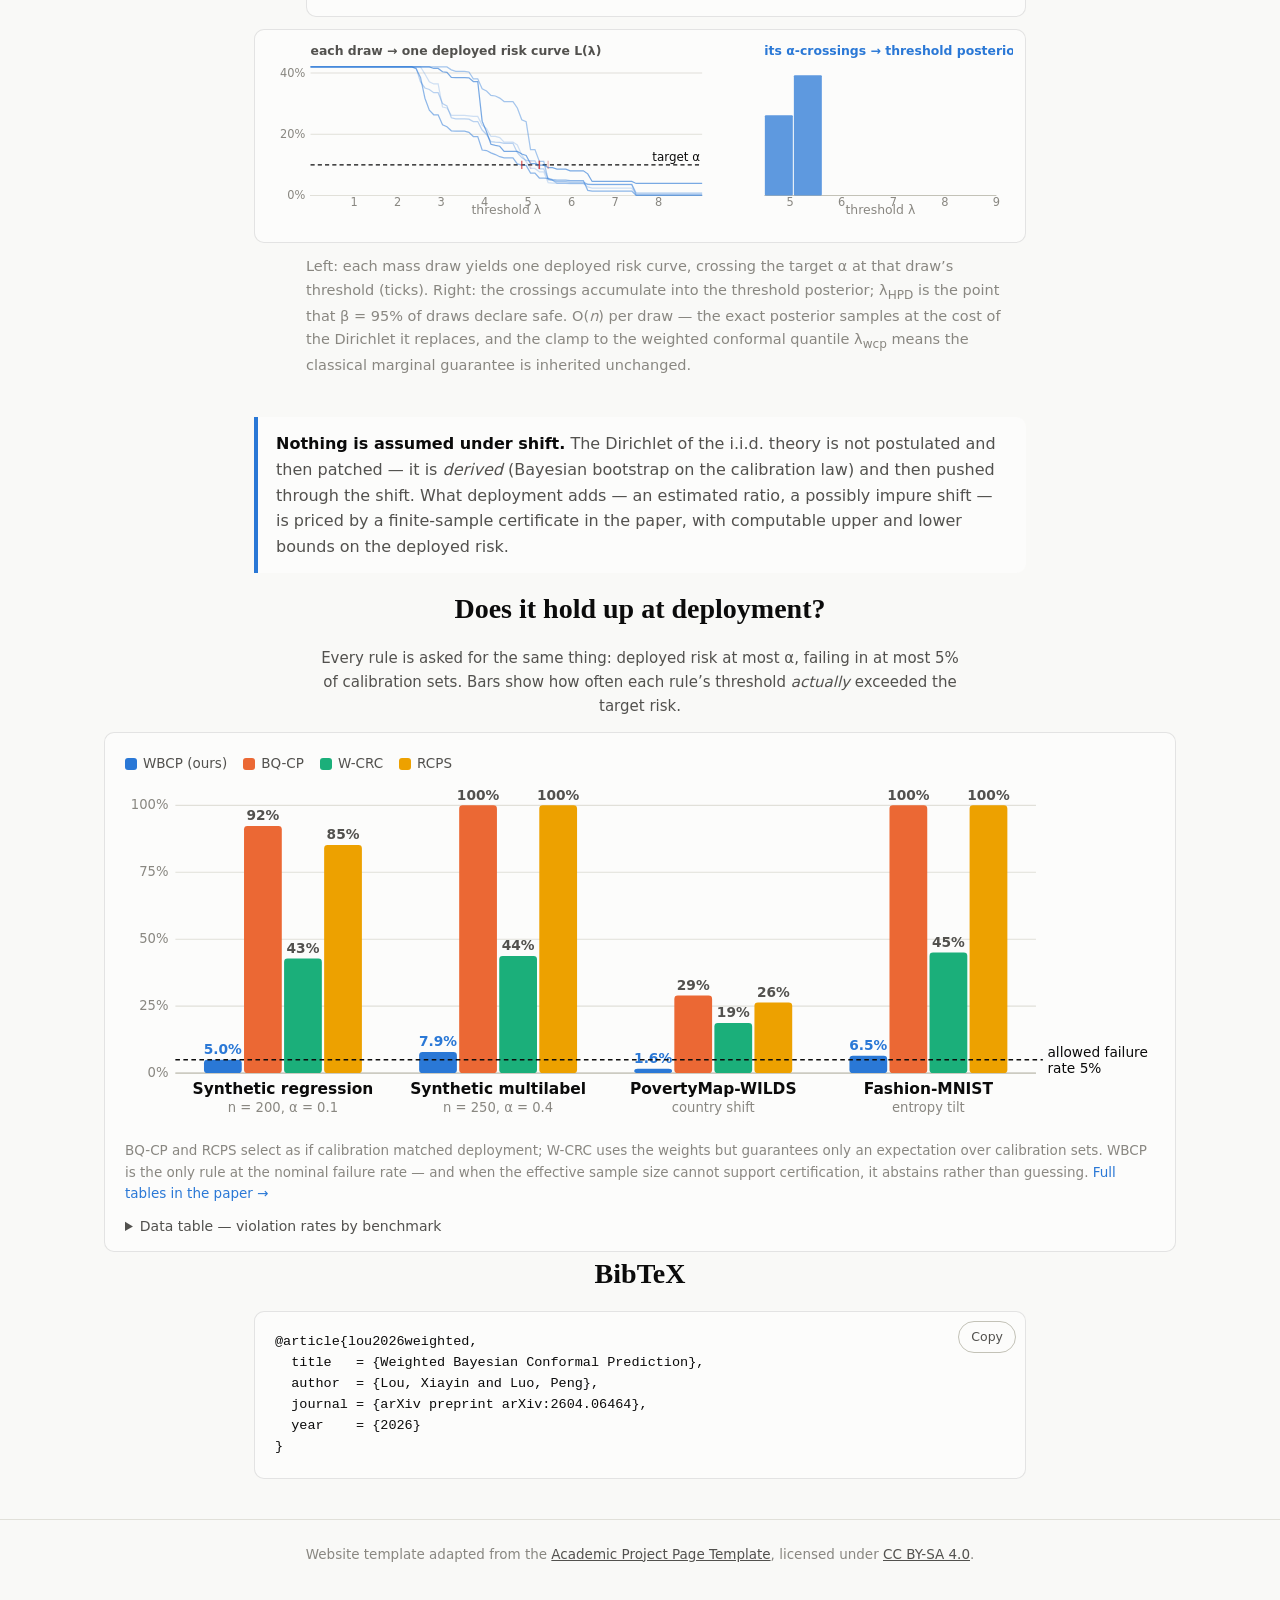
==== commit b683567e: "Steps 1-2 as chunky binned mass bars; Python-style pseudocode with highlighting Co-Authored-By: Clau" ====
--- a/index.html
+++ b/index.html
@@ -148,14 +148,16 @@
         its &alpha;-crossing is one plausible threshold. Repeating this is the whole
         sampler &mdash; and it is exactly what the animation above is doing:
       </p>
-      <pre class="algo"><code>for m = 1 &hellip; M:                                <span class="c"># M &asymp; 1000 draws</span>
-    draw E&#8321;, &hellip;, E&#8345;, E&#8345;&#8330;&#8321; ~ Exp(1)             <span class="c"># one prior draw</span>
-    V&#771;&#7522; &prop; w&#7522;&thinsp;E&#7522;,  test atom V&#771;&#8345;&#8330;&#8321; &prop; w&#772;&thinsp;E&#8345;&#8330;&#8321;      <span class="c"># push through the shift</span>
-    L(&lambda;) = &Sigma;&#7522; V&#771;&#7522;&thinsp;&#8467;(&lambda;; X&#7522;, Y&#7522;) + V&#771;&#8345;&#8330;&#8321;&thinsp;B&#8467;        <span class="c"># deployed risk curve</span>
-    &lambda;&#8317;&#7504;&#8318; = smallest &lambda; with L(&lambda;) &le; &alpha;            <span class="c"># its &alpha;-crossing</span>
-
-&lambda;_HPD = &beta;-quantile of {&lambda;&#8317;&#185;&#8318;, &hellip;, &lambda;&#8317;&#7481;&#8318;}           <span class="c"># the HPD rule</span>
-deploy &lambda;_dep = max(&lambda;_wcp, &lambda;_HPD)                <span class="c"># never below the W-CP quantile</span></code></pre>
+      <pre class="algo"><code><span class="k">for</span> m <span class="k">in</span> <span class="fn">range</span>(M):                          <span class="c"># M &asymp; 1000 posterior draws</span>
+    E = <span class="fn">exponential</span>(scale=<span class="nb">1</span>, size=n + <span class="nb">1</span>)   <span class="c"># one Bayesian-bootstrap draw</span>
+    V = w * E[:n]                             <span class="c"># tilt by the likelihood ratio</span>
+    V_test = w_bar * E[n]                     <span class="c"># mass of the unseen test point</span>
+    V, V_test = <span class="fn">normalize</span>(V, V_test)          <span class="c"># &#8594; exact posterior masses V&#771;</span>
+    L = <span class="fn">risk_curve</span>(V, V_test, losses)         <span class="c"># one deployed risk curve L(&lambda;)</span>
+    lam[m] = <span class="fn">crossing</span>(L, alpha)              <span class="c"># this draw's &alpha;-crossing</span>
+
+lam_hpd = <span class="fn">quantile</span>(lam, beta)               <span class="c"># smallest &lambda; that &beta; of draws call safe</span>
+lam_dep = <span class="fn">max</span>(lam_wcp, lam_hpd)             <span class="c"># never below the W-CP quantile</span></code></pre>
       <div class="step-viz" id="viz-curves"></div>
       <p class="step-note">
         Left: each mass draw yields one deployed risk curve, crossing the target &alpha; at
--- a/static/css/style.css
+++ b/static/css/style.css
@@ -201,6 +201,9 @@
   color: var(--ink);
 }
 .algo .c { color: var(--muted); }
+.algo .k { color: #9d3fbf; font-weight: 600; }   /* keywords */
+.algo .fn { color: var(--accent); }              /* function calls */
+.algo .nb { color: #b3541e; }                    /* numbers */
 
 /* ---------- Certificate ---------- */
 .cert-box {
